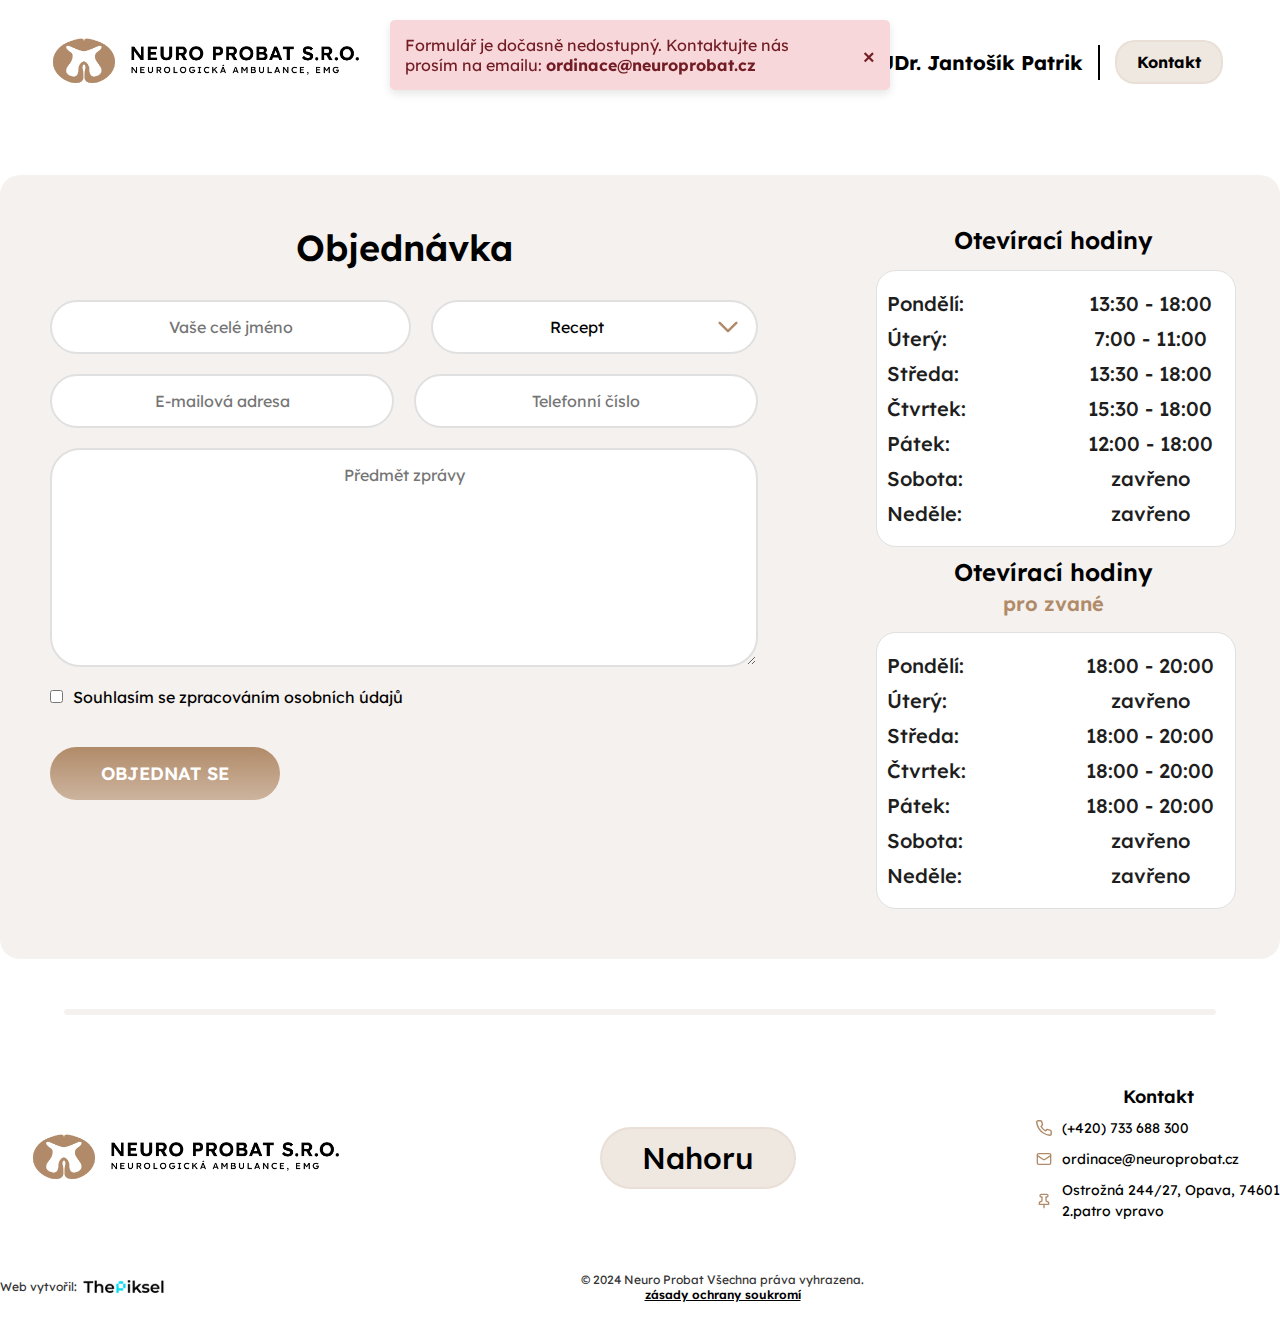
==== pages/kontakt.html @ a1968a13 "hotovy web - dodelat par veci" ====
<!DOCTYPE html>
<html lang="cs">
<head>
    <meta charset="UTF-8">
    <meta name="viewport" content="width=device-width, initial-scale=1.0">
    <title>Objednávka</title>
    <link rel="icon" type="image/x-icon" href="../assets/images/logoneuro.png">
    <link rel="preconnect" href="https://fonts.googleapis.com">
  <link rel="preconnect" href="https://fonts.gstatic.com" crossorigin>
  <link href="https://fonts.googleapis.com/css2?family=Lexend:wght@400;500;600;700&display=swap" rel="stylesheet">
    <link rel="stylesheet" href="css/kontakt.css">
</head>
<body>
<div class="content-wrapper">
    <nav class="navbar">
        <div class="logo desktop-logo">
            <a href="../index.html"><img src="../assets/images/2Logo-Č copy 8.png" alt="Neuro Probat Logo"></a>
        </div>
        
        <div class="menu">
            <a href="sluzby.html" class="nav-link">EMG Vyšetření</a>
            <a href="kontakt.html" class="nav-link active">Objednávka</a>
        </div>

        <div class="contact-section">
            <span class="doctor-name">MUDr. Jantošík Patrik</span>
            <div class="divider"></div>
            <a href="kontakt.html" class="contact-btn">Kontakt</a>
        </div>

        <div class="navbar-toggle">
            <div class="mobile-logo">
                <a href="../index.html"><img src="../assets/images/2Logo-Č copy 8.png" alt="Neuro Probat Logo"></a>
            </div>
            <div class="hamburger-menu">
                <div class="line"></div>
                <div class="line"></div>
                <div class="line"></div>
            </div>
        </div>
        <div class="mobile-menu">
            <ul>
                <li><a href="sluzby.html">EMG Vyšetření</a></li>
                <li><a href="kontakt.html">Objednávka</a></li>
                <li><a href="kontakt.html">Kontakt</a></li>
            </ul>
        </div>
    </nav>

    <div id="alert-box" class="alert">
        <p>Formulář je dočasně nedostupný. Kontaktujte nás prosím na emailu: <a href="mailto:ordinace@neuroprobat.cz">ordinace@neuroprobat.cz</a></p>
        <span id="close-alert" class="close-btn">&times;</span>
    </div>

    <section class="order-section">
        <div class="order-container">
            <h2 class="order-heading">Objednávka</h2>
            <form class="order-form" action="https://api.web3forms.com/submit" method="POST">
                <input type="hidden" name="access_key" value="b5361d4b-2739-4e63-8f1e-6f1e788adf25">
                <div class="form-row">
                    <input type="text" name="Jméno a Příjmení" placeholder="Vaše celé jméno" class="form-input" required>
                    <div class="select-wrapper">
                        <select class="form-input" name="Zvolená možnost" required>
                            <option value="recept">Recept</option>
                            <option value="vyšetření">Objednání k vyšetření</option>
                            <option value="jiná zpráva">Jiná zpráva</option>
                        </select>
                        <img src="../assets/vectors/arrow.svg" alt="Arrow" class="arrow-icon">
                    </div>
                </div>
                <div class="form-row">
                    <input type="email" name="email"  placeholder="E-mailová adresa" class="form-input" required>
                    <input type="tel" name="telfoní číslo" placeholder="Telefonní číslo" class="form-input" required>
                </div>
                <textarea placeholder="Předmět zprávy" name="Předmět zprávy" class="form-input message-input" required></textarea>
                <div class="checkbox-row">
                    <input type="checkbox" id="consent" required>
                    <label for="consent">Souhlasím se zpracováním osobních údajů</label>
                </div>
                <button type="submit" class="submit-button">OBJEDNAT SE</button>
                <!-- <input type="hidden" name="redirect" value="https://www.neuroprobat.cz/pages/dekujeme.html"> -->
            </form>
        </div>
    
        <div class="divider-1"></div>
    
        <div class="opening-hours">
            <h3 class="hours-title">Otevírací hodiny</h3>
            <div class="hours-box">
                <ul class="hours-list">
                    <li>Pondělí: <span>13:30 - 18:00</span></li>
                    <li>Úterý: <span>7:00 - 11:00</span></li>
                    <li>Středa: <span>13:30 - 18:00</span></li>
                    <li>Čtvrtek: <span>15:30 - 18:00</span></li>
                    <li>Pátek: <span>12:00 - 18:00</span></li>
                    <li>Sobota: <span>zavřeno</span></li>
                    <li>Neděle: <span>zavřeno</span></li>
                </ul>
            </div>
    
            <h3 class="hours-title">Otevírací hodiny <br> <span class="brown">pro zvané</span></h3>
            <div class="hours-box">
                <ul class="hours-list">
                    <li>Pondělí: <span>18:00 - 20:00</span></li>
                    <li>Úterý: <span>zavřeno</span></li>
                    <li>Středa: <span>18:00 - 20:00</span></li>
                    <li>Čtvrtek: <span>18:00 - 20:00</span></li>
                    <li>Pátek: <span>18:00 - 20:00</span></li>
                    <li>Sobota: <span>zavřeno</span></li>
                    <li>Neděle: <span>zavřeno</span></li>
                </ul>
            </div>
        </div>
    </section>
    

    <div class="divider-2"></div>

    <footer class="footer-section">
      <div class="footer-content">
          <div class="logo">
              <img src="../assets/images/2Logo-Č copy 8.png" alt="Neuro Probat Logo" class="footer-logo-img">
          </div>
    
          <div class="footer-back-to-top">
              <button onclick="smoothScrollToTop()">Nahoru</button>
          </div>
    
          <div class="footer-contact">
              <h4>Kontakt</h4>
              <ul>
                  <li><img src="../assets/vectors/phone.svg" alt="Phone"> (+420) 733 688 300</li>
                  <li><img src="../assets/vectors/mail.svg" alt="Email"> ordinace@neuroprobat.cz</li>
                  <li><img src="../assets/vectors/pin.svg" alt="Location"> Ostrožná 244/27, Opava, 74601<br> 2.patro vpravo</li>
              </ul>
          </div>
      </div>
    
      <div class="footer-bottom">
        <div class="footer-left">
            <p>Web vytvořil: <a href="https://thepiksel.com"><img src="../assets/vectors/2.1 Piksel na Web 1.svg" alt="The Piksel Logo" class="inline-logo"></a></p> 
        </div>
        <div class="footer-center">
            <p>© 2024 Neuro Probat Všechna práva vyhrazena. <br> <a href="#">zásady ochrany soukromí</a></p>
        </div>
    </div>
    </footer>
</div>

<script src="../script.js"></script>
<script src="https://web3forms.com/client/script.js" async defer></script>
    </body>
    </html>
---- pages/css/kontakt.css ----
* {
    box-sizing: border-box;
    margin: 0;
    padding: 0;
}

body {
    background-color: #fff;
    font-family: "Lexend";
    font-weight: 400;

}

.navbar {
    display: flex;
    justify-content: space-between;
    align-items: center;
    padding: 10px 20px;
    background-color: #fff;
}

.logo img {
    width: 350px; /* Set the logo width */
    margin-left: 3%;
}

.menu {
    display: flex;
    gap: 20px;
    justify-content: center;
    flex-grow: 1;
    font-size: 16px;
    font-weight: 600;
}

.menu a {
    text-decoration: none;
    font-weight: bold;
    color: #000;
    transition: color 0.3s ease, border-bottom 0.3s ease;
}

.menu a.active {
    border-bottom: 2px solid #000; /* Underline active link */
}

.menu a:hover {
    color: #555;
}

.contact-section {
    display: flex;
    align-items: center;
    gap: 15px;
    margin-right: 3%;
}

.doctor-name {
    font-weight: bold;
    font-size: 20px;
    font-size: 600;
}

.divider {
    height: 35px;
    width: 2px;
    background-color: #000; /* Black vertical divider */
}

.contact-btn {
    padding: 10px 20px;
    border: 2px solid #CDBBAB33;
    border-radius: 20px;
    background-color: rgba(177, 139, 105, 0.2);
    text-decoration: none;
    color: #000;
    font-weight: bold;
    transition: background-color 0.3s ease, color 0.3s ease;
}

.contact-btn:hover {
    background-color: rgba(177, 139, 105, 0.5);
    color: #333;
}

/*MOBILE MENU*/

.mobile-menu {
    display: none;
    background-color: transparent; /* Žádné pozadí */
    position: absolute;
    top: 60px;
    right: 0;
    width: 100%;
    padding: 20px;
    z-index: 1000;
  }
  
  .mobile-menu ul {
    list-style: none;
    padding: 0;
    margin: 0;
  }
  
  .mobile-menu ul li {
    margin: 20px 0; /* Větší mezera mezi položkami */
  }
  
  .mobile-menu ul li a {
    color: #000; /* Černá barva textu */
    text-decoration: none;
    font-family: 'Lexend', sans-serif;
    font-size: 20px;
    font-weight: 600;
    padding: 15px 0;
    display: block;
    border-bottom: 1px solid rgba(0, 0, 0, 0.2); /* Dolní linka mezi položkami */
    text-align: left; /* Zarovnání textu vlevo */
  }
  
  /* Hamburger menu styling */
  .hamburger-menu {
    cursor: pointer;
    display: flex;
    flex-direction: column;
    gap: 5px;
    transition: transform 0.3s ease;
  }
  
  .hamburger-menu .line {
    width: 30px;
    height: 4px;
    border-radius: 100px;
    background-color: #B18B69; /* Hnědá barva */
    transition: transform 0.3s ease;
  }
  
  /* Animace pro otevření/zavření menu */
  .hamburger-menu.active .line:nth-child(1) {
    transform: translateY(9px) rotate(45deg);
  }
  
  .hamburger-menu.active .line:nth-child(2) {
    opacity: 0;
  }
  
  .hamburger-menu.active .line:nth-child(3) {
    transform: translateY(-9px) rotate(-45deg);
  }
  
  
  .content-wrapper {
    transition: margin-top 0.3s ease;
  }
  
  
  .mobile-menu.active {
    display: block;
    position: absolute;
    top: 60px;
    width: 100%;
    height: auto;
    z-index: 1000;
    background-color: transparent;
  }

/*ALERT*/

.alert {
    position: fixed;
    top: 20px;
    left: 50%;
    transform: translateX(-50%);
    background-color: #f8d7da; /* Červená barva pro upozornění */
    color: #721c24; /* Tmavší červený text */
    padding: 15px;
    border-radius: 5px;
    box-shadow: 0 4px 8px rgba(0, 0, 0, 0.1);
    z-index: 1000;
    width: 90%;
    max-width: 500px;
    display: flex;
    justify-content: space-between;
    align-items: center;
    font-family: 'Lexend', sans-serif;
}

.alert a {
    color: #721c24;
    font-weight: bold;
    text-decoration: none;
}

.alert a:hover {
    text-decoration: underline;
}

.close-btn {
    cursor: pointer;
    font-size: 24px;
    line-height: 24px;
    padding-left: 20px;
    color: #721c24;
}

.alert.hidden {
    display: none;
}

/*ORDER FORM*/

.order-section {
    display: flex;
    justify-content: space-between;
    align-items: flex-start;
    max-width: 1300px;
    margin: 50px auto;
    background: #CDBBAB33;
    padding: 50px;
    border-radius: 20px;
}

.order-container {
    width: 60%;
    position: relative;
}

.order-heading {
    font-family: 'Lexend', sans-serif;
    font-weight: 600;
    font-size: 36px;
    text-align: center;
    margin-bottom: 30px;
}

.order-form {
    display: flex;
    flex-direction: column;
    gap: 20px;
    height: 500px;
}

.form-row {
    display: flex;
    gap: 20px;
    width: 100%;
}

.form-input {
    flex: 1;
    padding: 15px;
    border-radius: 30px;
    border: 2px solid #e0e0e0;
    font-family: 'Lexend', sans-serif;
    font-size: 16px;
    background-color: #fff;
    outline: none;
    text-align: center;
    width: 100%;
}

.form-input:focus {
    text-align: left;
}
.form-input:focus::placeholder {
    text-align: left;
}

.select-wrapper {
    position: relative;
    flex: 1;
    display: flex;
    align-items: center;
}

select.form-input {
    appearance: none; /* Odstranění výchozí šipky */
    width: 10%; /* Zajištění plné šířky pole */
    padding-right: 50px; /* Prostor pro šipku */
}

.arrow-icon {
    position: absolute;
    right: 20px;
    top: 50%;
    transform: translateY(-50%);
    pointer-events: none;
    width: 20px;
    height: 20px;
}

.message-input {
    height: 200%; /* Zvětšená výška pro pole zprávy */
    resize: vertical;
    width: 100%; /* Zajištění plné šířky */
}

.checkbox-row {
    display: flex;
    align-items: center;
    gap: 10px;
}

.submit-button {
    background: linear-gradient(180deg, #B18B69 0%, rgba(177, 139, 105, 0.6) 100%);
    color: #fff;
    padding: 15px 30px;
    border-radius: 30px;
    border: none;
    cursor: pointer;
    font-family: 'Lexend', sans-serif;
    font-weight: 600;
    font-size: 18px;
    transition: 0.3s;
    max-width: 230px;
    margin-top: 20px;
}

.submit-button:hover {
    opacity: 0.9;
}

/* Divider */
.divider-1 {
    width: 1px;
    background-color: #CCCBC9;
    height: 100%;
    margin-left: 50px;
    margin-right: 50px;
}

.opening-hours {
    width: 30%;
    display: flex;
    flex-direction: column;
    gap: 10px;
}

.hours-box {
    width: 360px;
    background-color: #fff;
    border: 1px solid #e0e0e0;
    border-radius: 20px;
    padding: 10px;
    text-align: center;
}

.hours-title {
    font-family: 'Lexend', sans-serif;
    font-weight: 600;
    font-size: 24px;
    text-align: center;
    margin-bottom: 5px;
}

.brown {
    font-size: 20px;
    color: #B18B69;
}

.hours-list {
    list-style-type: none;
    padding: 0;
    margin: 10px 0 0 0;
    font-family: 'Lexend', sans-serif;
    font-weight: 500;
    font-size: 20px;
    color: #1E1E1E;
}

.hours-list li {
    display: flex;
    justify-content: space-between;
    margin-bottom: 10px;
}

.hours-list li span {
    text-align: center;
    width: 150px;
}
/*DIVIDERS*/

.divider-2 {
    width: 90%;
    max-width: 1300px;
    height: 1px;
    border: 3px solid #cdbbab;
    border-radius: 50px;
    margin: 0 auto 60px; /* Zarovnání na střed a prostor pod ním */
    opacity: 0.2;
}


/*FOOTER*/

.footer-section {
    background-color: #fff;
    padding: 40px 0;
    margin-top: -30px;
}

.footer-content {
    max-width: 1300px;
    margin: 0 auto;
    display: flex;
    justify-content: space-between;
    align-items: center;
}

.footer-logo {
    display: flex;
    align-items: center;
}

.footer-logo-img {
    width: 60px;
    margin-right: 10px;
}

.footer-text h4 {
    font-size: 18px;
    font-weight: 600;
    margin: 0;
}

.footer-text p {
    font-size: 14px;
    color: #333;
}

.footer-back-to-top {
    text-align: center;
}

.footer-back-to-top button {
  padding: 10px 40px;
  border: 2px solid #CDBBAB33;
  border-radius: 31px;
  background-color: rgba(177, 139, 105, 0.2);
  text-decoration: none;
  color: #000;
  font-family: 'Lexend';
  font-weight: 500;
  font-size: 30px;
  transition: background-color 0.3s ease, color 0.3s ease;
}

.footer-back-to-top:hover button {
  background-color: rgba(177, 139, 105, 0.5);
  color: #333;
}

.footer-contact {
    text-align: left;
}

.footer-contact h4 {
    font-size: 18px;
    font-weight: 600;
    margin-bottom: 10px;
    text-align: center;
}

.footer-contact ul {
    list-style-type: none;
    padding: 0;
}

.footer-contact ul li {
    font-size: 14px;
    line-height: 1.5;
    margin-bottom: 10px;
    display: flex;
    align-items: center;
}

.footer-contact ul li img {
    width: 16px;
    margin-right: 10px;
}

.footer-bottom {
    max-width: 1300px;
    margin: 20px auto 0;
    display: flex;
    justify-content: space-between; 
    align-items: center;
    font-size: 12px;
    color: #333;
    padding-top: 20px;
}

.inline-logo {
  display: inline; /* Nastaví obrázek jako inline prvek */
  vertical-align: middle; /* Upraví vertikální zarovnání loga vedle textu */
  margin-left: 5px; /* Přidá mezeru mezi textem a logem */
  margin-bottom: 2px;
}

.footer-left p{
  display: flex;
  align-items: center;
  justify-content: flex-start;
}

.footer-left {
    text-align: left;
}

.footer-center {
    text-align: center;
    flex-grow: 1; /* Centrovaný text */
}

.footer-bottom a {
    color: #000;
    text-decoration: underline;
    font-weight: 600;
}

@media (max-width: 1130px) {
    .order-section {
        flex-direction: column;
        align-items: center;
    }

    .order-container, .opening-hours {
        width: 100%;
        padding-left: 0;
    }

    .order-form {
        height: 600px;
    }

    .hours-box {
        align-items: center;
        margin-left: auto;
        margin-right: auto;
    }

    .form-row {
        flex-direction: column;
    }

    .divider-1 {
        display: none;
    }
}

@media (min-width: 769px) {
    .mobile-menu, .hamburger-menu, .mobile-logo {
        display: none !important;
    }
  }

@media (max-width: 768px) {

    /*NAVBAR*/
      .navbar {
          flex-direction: column;
          align-items: flex-start;
      }
  
      .menu {
          margin-top: 10px;
          flex-direction: column;
      }
  
      .contact-section {
          flex-direction: column;
          align-items: flex-start;
      }

      /*MOBILE MENU*/

    .menu, .contact-section, .desktop-logo {
        display: none; /* Skrytí desktopového menu a loga na mobilních zařízeních */
    }
  
    .hamburger-menu {
      display: flex;
      position: absolute;
      right: 20px;
      top: 30px;
  }
  
  /* Přidání mobilního loga */
  .mobile-logo {
      display: flex;
      position: absolute;
      left: 0px;
      top: 0px;
  }
  
  .mobile-logo img {
      width: 300px; /* Velikost mobilního loga */
      height: auto;
  }
  
  .mobile-menu {
      display: none;
      position: absolute;
      top: 60px;
      right: 0;
      width: 100%;
      height: auto; /* Automatická výška podle obsahu */
      z-index: 1000;
      padding: 20px;
  }

  .navbar-toggle {
    margin-bottom: 50px;
  }

      /*ORDER FORM*/

      .order-section {
        flex-direction: column;
        align-items: center;
    }

    .order-container {
        width: 100%;
    }

    .submit-button {
        align-items: center;
        margin-left: auto;
        margin-right: auto;
    }

    .opening-hours {
        width: 100%;
        padding-left: 0;
        margin-top: 30px;
        
    }

    .hours-box {
        width: 90%;
        align-items: center;
        margin-left: auto;
        margin-right: auto;
    }

    .form-row {
        flex-direction: column;
    }

        /*FOOTER*/

    .footer-content {
        flex-direction: column;
        text-align: center;
    }
  
    .footer-contact {
        margin-top: 20px;
        text-align: center;
    }
  
    .footer-bottom {
        flex-direction: column;
        text-align: center;
    }
  }
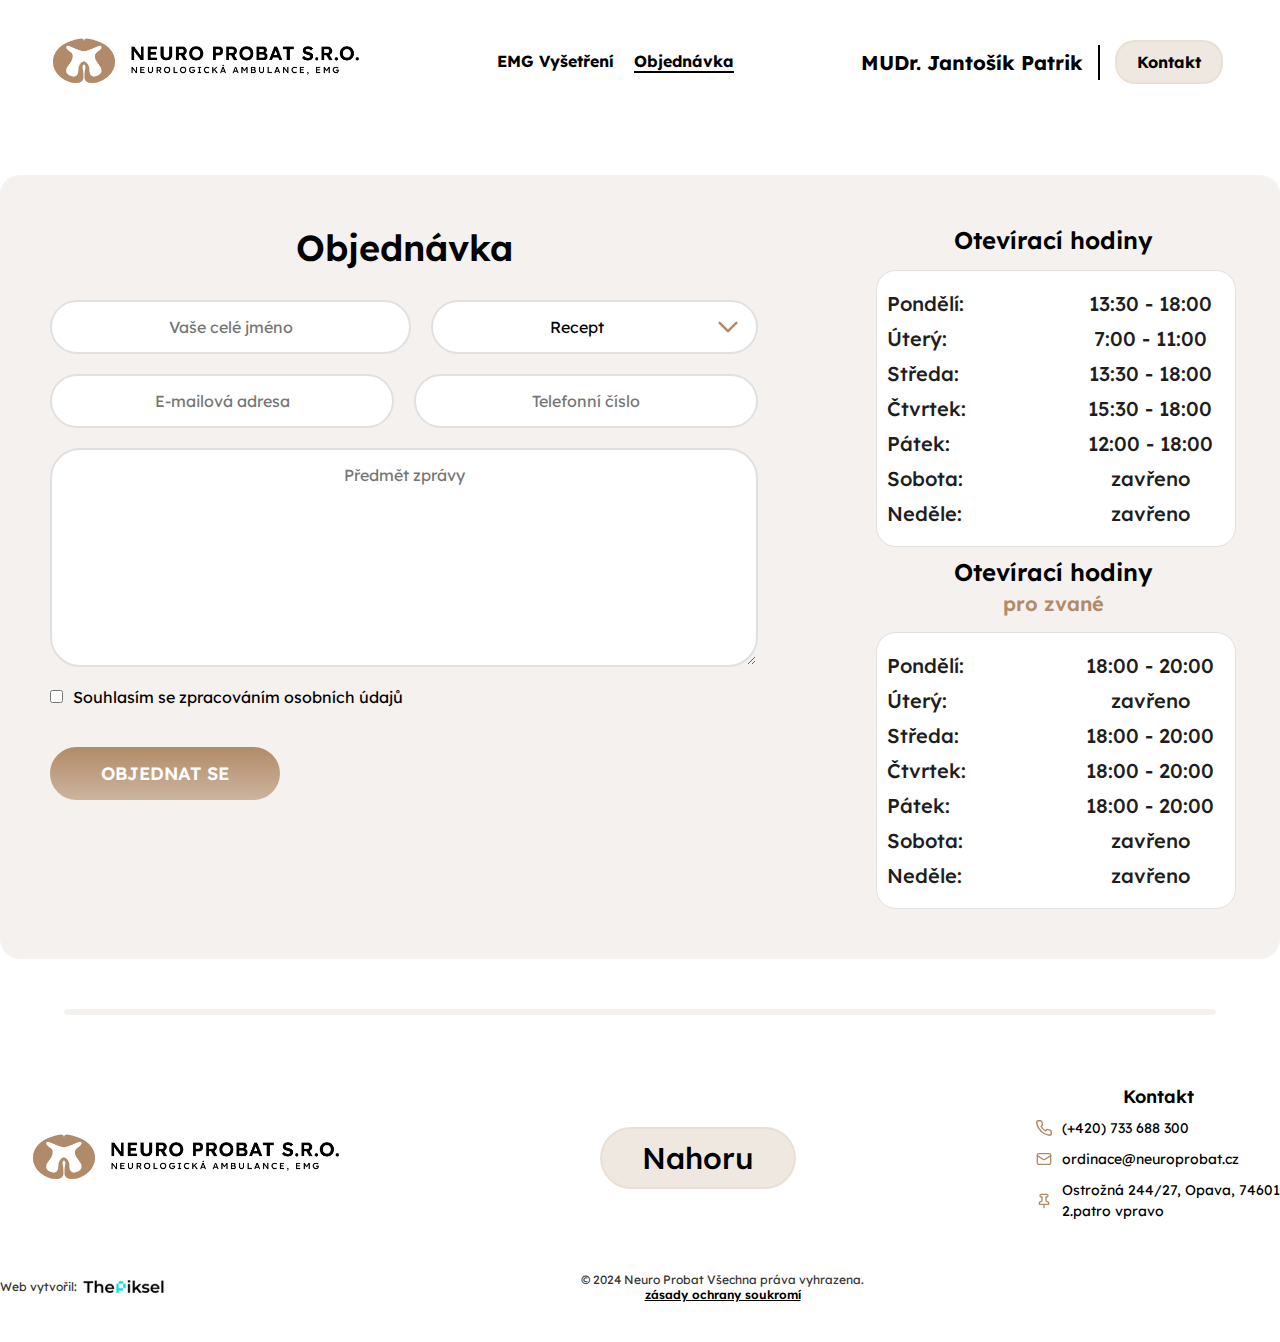
==== commit 588b6837: "vsechno hotovo" ====
--- a/pages/kontakt.html
+++ b/pages/kontakt.html
@@ -47,11 +47,7 @@
         </div>
     </nav>
 
-    <div id="alert-box" class="alert">
-        <p>Formulář je dočasně nedostupný. Kontaktujte nás prosím na emailu: <a href="mailto:ordinace@neuroprobat.cz">ordinace@neuroprobat.cz</a></p>
-        <span id="close-alert" class="close-btn">&times;</span>
-    </div>
-
+    
     <section class="order-section">
         <div class="order-container">
             <h2 class="order-heading">Objednávka</h2>
@@ -78,7 +74,7 @@
                     <label for="consent">Souhlasím se zpracováním osobních údajů</label>
                 </div>
                 <button type="submit" class="submit-button">OBJEDNAT SE</button>
-                <!-- <input type="hidden" name="redirect" value="https://www.neuroprobat.cz/pages/dekujeme.html"> -->
+                <input type="hidden" name="redirect" value="https://www.neuroprobat.cz/pages/dekujeme.html">
             </form>
         </div>
     
--- a/pages/css/kontakt.css
+++ b/pages/css/kontakt.css
@@ -164,48 +164,7 @@
     background-color: transparent;
   }
 
-/*ALERT*/
-
-.alert {
-    position: fixed;
-    top: 20px;
-    left: 50%;
-    transform: translateX(-50%);
-    background-color: #f8d7da; /* Červená barva pro upozornění */
-    color: #721c24; /* Tmavší červený text */
-    padding: 15px;
-    border-radius: 5px;
-    box-shadow: 0 4px 8px rgba(0, 0, 0, 0.1);
-    z-index: 1000;
-    width: 90%;
-    max-width: 500px;
-    display: flex;
-    justify-content: space-between;
-    align-items: center;
-    font-family: 'Lexend', sans-serif;
-}
-
-.alert a {
-    color: #721c24;
-    font-weight: bold;
-    text-decoration: none;
-}
-
-.alert a:hover {
-    text-decoration: underline;
-}
-
-.close-btn {
-    cursor: pointer;
-    font-size: 24px;
-    line-height: 24px;
-    padding-left: 20px;
-    color: #721c24;
-}
-
-.alert.hidden {
-    display: none;
-}
+
 
 /*ORDER FORM*/
 
